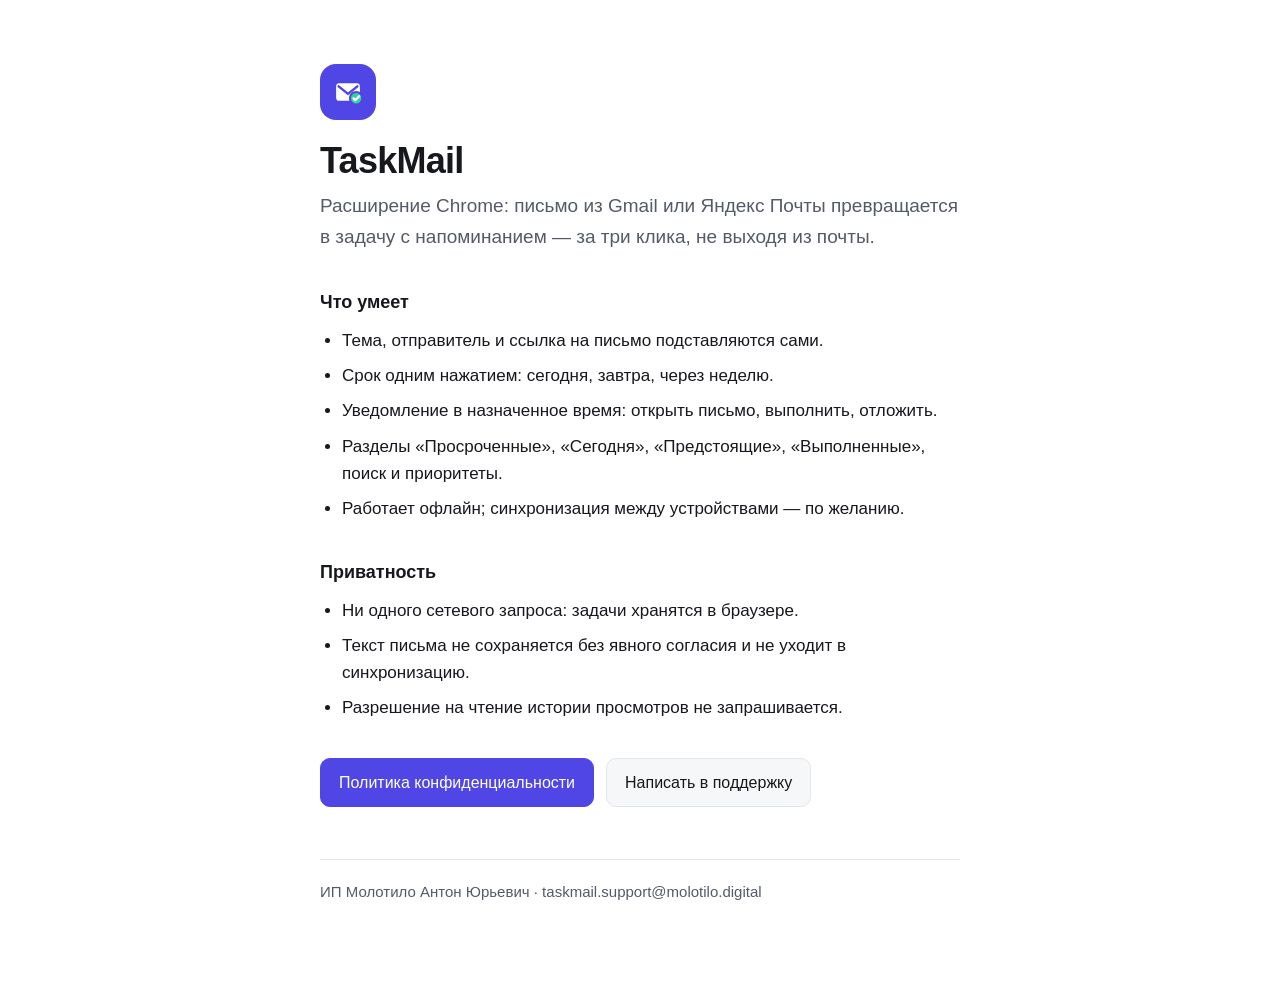
==== docs/index.html @ 08b58910 "Реквизиты, контакт и страницы для GitHub Pages Вписан контактный адрес taskmail.support@molotilo.dig" ====
<!doctype html>
<html lang="ru">
<head>
  <meta charset="utf-8">
  <meta name="viewport" content="width=device-width, initial-scale=1">
  <title>TaskMail — задачи из писем</title>
  <meta name="description" content="Расширение Chrome: задача с напоминанием из письма Gmail или Яндекс Почты за три клика.">
  <style>
    :root {
      color-scheme: light dark;
      --bg: #ffffff;
      --surface: #f6f7f9;
      --line: #e4e6ea;
      --text: #16181d;
      --muted: #545a66;
      --accent: #4f46e5;
    }

    @media (prefers-color-scheme: dark) {
      :root {
        --bg: #16181c;
        --surface: #1f2228;
        --line: #2e333b;
        --text: #e8eaee;
        --muted: #b3b9c4;
        --accent: #7c7cff;
      }
    }

    * { box-sizing: border-box; }

    body {
      margin: 0;
      padding: 64px 20px 80px;
      font: 17px/1.6 -apple-system, "Segoe UI", Roboto, Arial, sans-serif;
      color: var(--text);
      background: var(--bg);
    }

    main { max-width: 640px; margin: 0 auto; }

    .mark {
      width: 56px;
      height: 56px;
      border-radius: 16px;
      background: var(--accent);
      display: grid;
      place-items: center;
      margin-bottom: 20px;
    }

    .mark svg { width: 30px; height: 30px; }

    h1 { font-size: 36px; line-height: 1.15; margin: 0 0 10px; letter-spacing: -0.02em; }
    .lead { font-size: 19px; color: var(--muted); margin: 0 0 32px; }
    h2 { font-size: 18px; margin: 36px 0 10px; }

    ul { padding-left: 22px; margin: 0; }
    li { margin: 8px 0; }

    .links { display: flex; flex-wrap: wrap; gap: 12px; margin-top: 36px; }

    .links a {
      display: inline-block;
      padding: 11px 18px;
      border-radius: 10px;
      border: 1px solid var(--line);
      background: var(--surface);
      color: var(--text);
      text-decoration: none;
      font-size: 16px;
    }

    .links a.primary { background: var(--accent); border-color: var(--accent); color: #fff; }

    footer {
      margin-top: 52px;
      padding-top: 20px;
      border-top: 1px solid var(--line);
      color: var(--muted);
      font-size: 15px;
    }
  </style>
</head>
<body>
  <main>
    <div class="mark" aria-hidden="true">
      <svg viewBox="0 0 24 24" fill="none" xmlns="http://www.w3.org/2000/svg">
        <rect x="2.5" y="5" width="19" height="14" rx="2.5" fill="#fff"/>
        <path d="M4.5 7.5 12 13.5l7.5-6" stroke="#4f46e5" stroke-width="2" stroke-linecap="round" stroke-linejoin="round"/>
        <circle cx="18.5" cy="17" r="5" fill="#34d399" stroke="#4f46e5" stroke-width="1.6"/>
        <path d="m16.4 17.1 1.5 1.5 3-3.2" stroke="#fff" stroke-width="1.8" stroke-linecap="round" stroke-linejoin="round"/>
      </svg>
    </div>

    <h1>TaskMail</h1>
    <p class="lead">
      Расширение Chrome: письмо из Gmail или Яндекс Почты превращается в задачу
      с напоминанием — за три клика, не выходя из почты.
    </p>

    <h2>Что умеет</h2>
    <ul>
      <li>Тема, отправитель и ссылка на письмо подставляются сами.</li>
      <li>Срок одним нажатием: сегодня, завтра, через неделю.</li>
      <li>Уведомление в назначенное время: открыть письмо, выполнить, отложить.</li>
      <li>Разделы «Просроченные», «Сегодня», «Предстоящие», «Выполненные», поиск и приоритеты.</li>
      <li>Работает офлайн; синхронизация между устройствами — по желанию.</li>
    </ul>

    <h2>Приватность</h2>
    <ul>
      <li>Ни одного сетевого запроса: задачи хранятся в браузере.</li>
      <li>Текст письма не сохраняется без явного согласия и не уходит в синхронизацию.</li>
      <li>Разрешение на чтение истории просмотров не запрашивается.</li>
    </ul>

    <div class="links">
      <a class="primary" href="privacy.html">Политика конфиденциальности</a>
      <a href="mailto:taskmail.support@molotilo.digital">Написать в поддержку</a>
    </div>

    <footer>ИП Молотило Антон Юрьевич · taskmail.support@molotilo.digital</footer>
  </main>
</body>
</html>
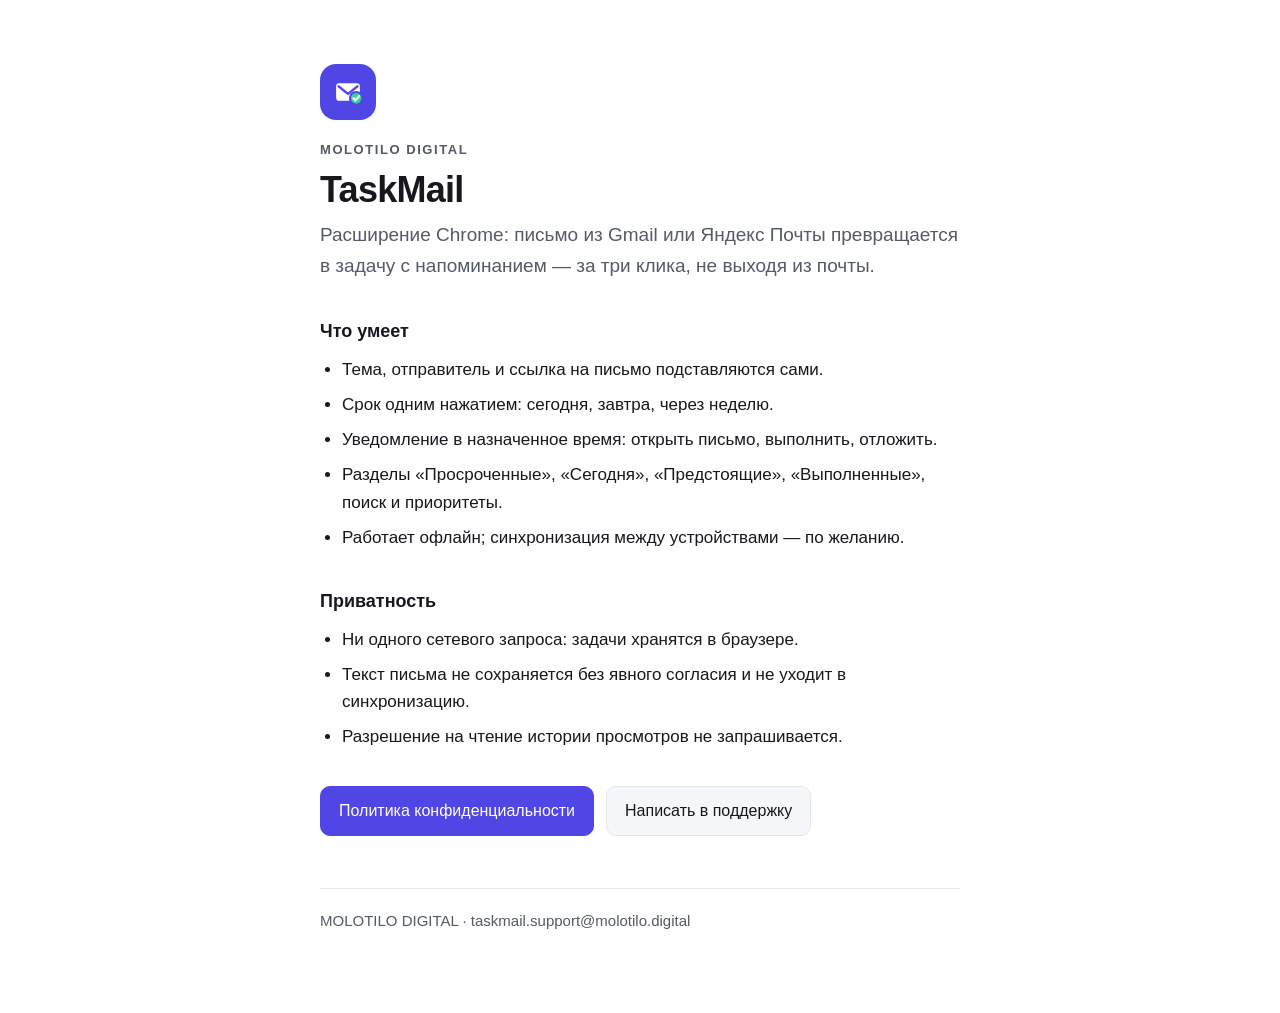
==== commit ace29824: "Бренд MOLOTILO DIGITAL в публичных материалах Издатель показывается как MOLOTILO DIGITAL — бренд ИП " ====
--- a/docs/index.html
+++ b/docs/index.html
@@ -51,6 +51,14 @@
 
     .mark svg { width: 30px; height: 30px; }
 
+    .brand {
+      font-size: 13px;
+      font-weight: 600;
+      letter-spacing: 0.12em;
+      color: var(--muted);
+      margin-bottom: 8px;
+    }
+
     h1 { font-size: 36px; line-height: 1.15; margin: 0 0 10px; letter-spacing: -0.02em; }
     .lead { font-size: 19px; color: var(--muted); margin: 0 0 32px; }
     h2 { font-size: 18px; margin: 36px 0 10px; }
@@ -93,6 +101,7 @@
       </svg>
     </div>
 
+    <div class="brand">MOLOTILO DIGITAL</div>
     <h1>TaskMail</h1>
     <p class="lead">
       Расширение Chrome: письмо из Gmail или Яндекс Почты превращается в задачу
@@ -120,7 +129,7 @@
       <a href="mailto:taskmail.support@molotilo.digital">Написать в поддержку</a>
     </div>
 
-    <footer>ИП Молотило Антон Юрьевич · taskmail.support@molotilo.digital</footer>
+    <footer>MOLOTILO DIGITAL · taskmail.support@molotilo.digital</footer>
   </main>
 </body>
 </html>
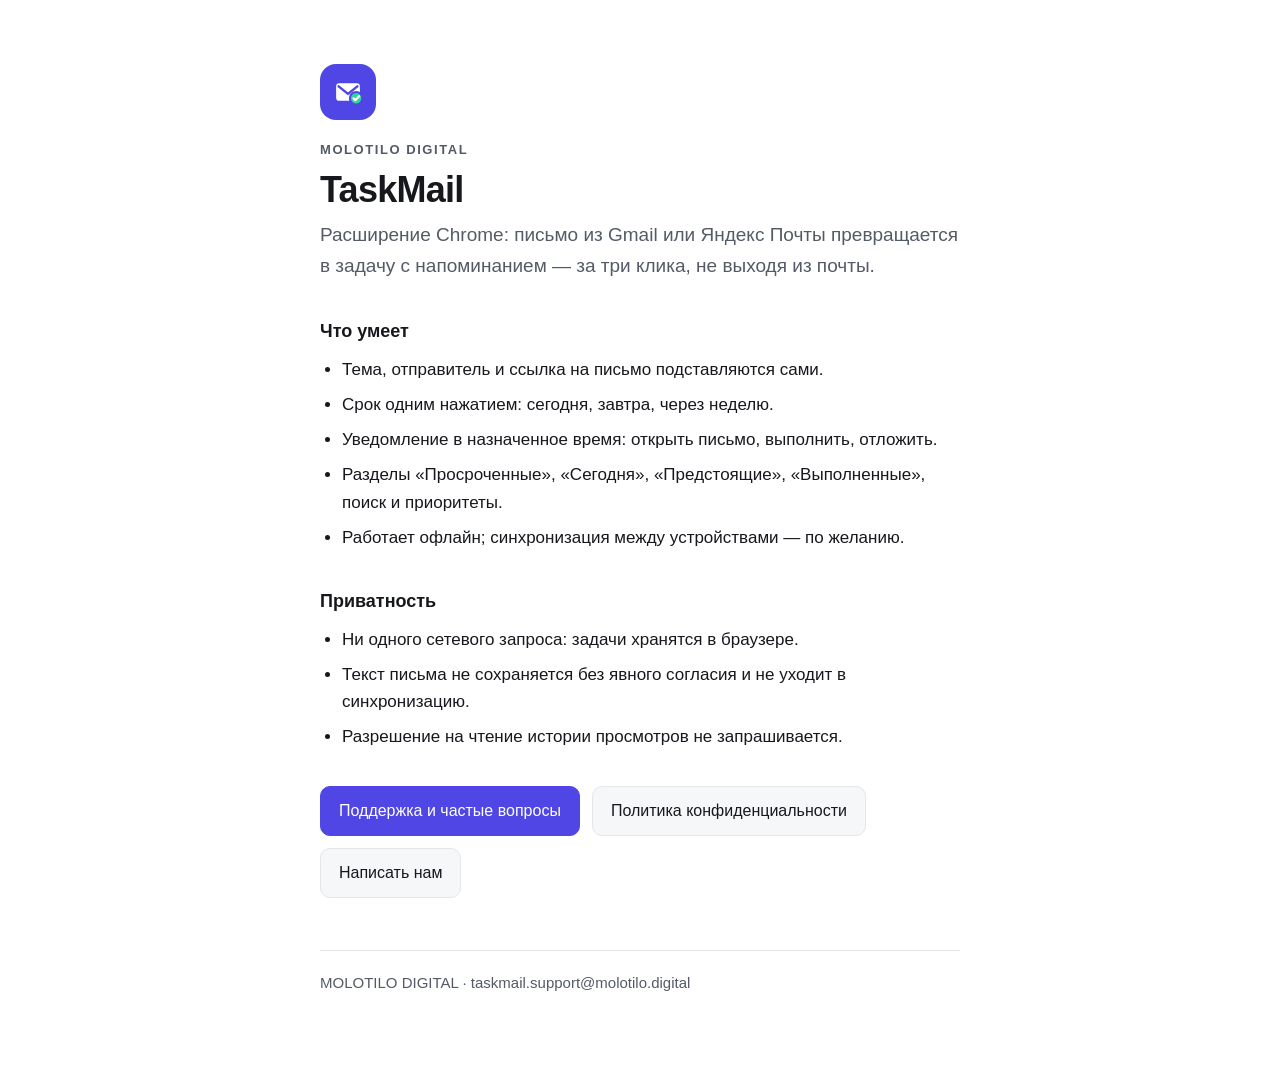
==== commit f46d81aa: "Страница поддержки для карточки магазина В поле "URL службы поддержки" стояла ссылка на политику кон" ====
--- a/docs/index.html
+++ b/docs/index.html
@@ -125,8 +125,9 @@
     </ul>
 
     <div class="links">
-      <a class="primary" href="privacy.html">Политика конфиденциальности</a>
-      <a href="mailto:taskmail.support@molotilo.digital">Написать в поддержку</a>
+      <a class="primary" href="support.html">Поддержка и частые вопросы</a>
+      <a href="privacy.html">Политика конфиденциальности</a>
+      <a href="mailto:taskmail.support@molotilo.digital">Написать нам</a>
     </div>
 
     <footer>MOLOTILO DIGITAL · taskmail.support@molotilo.digital</footer>
